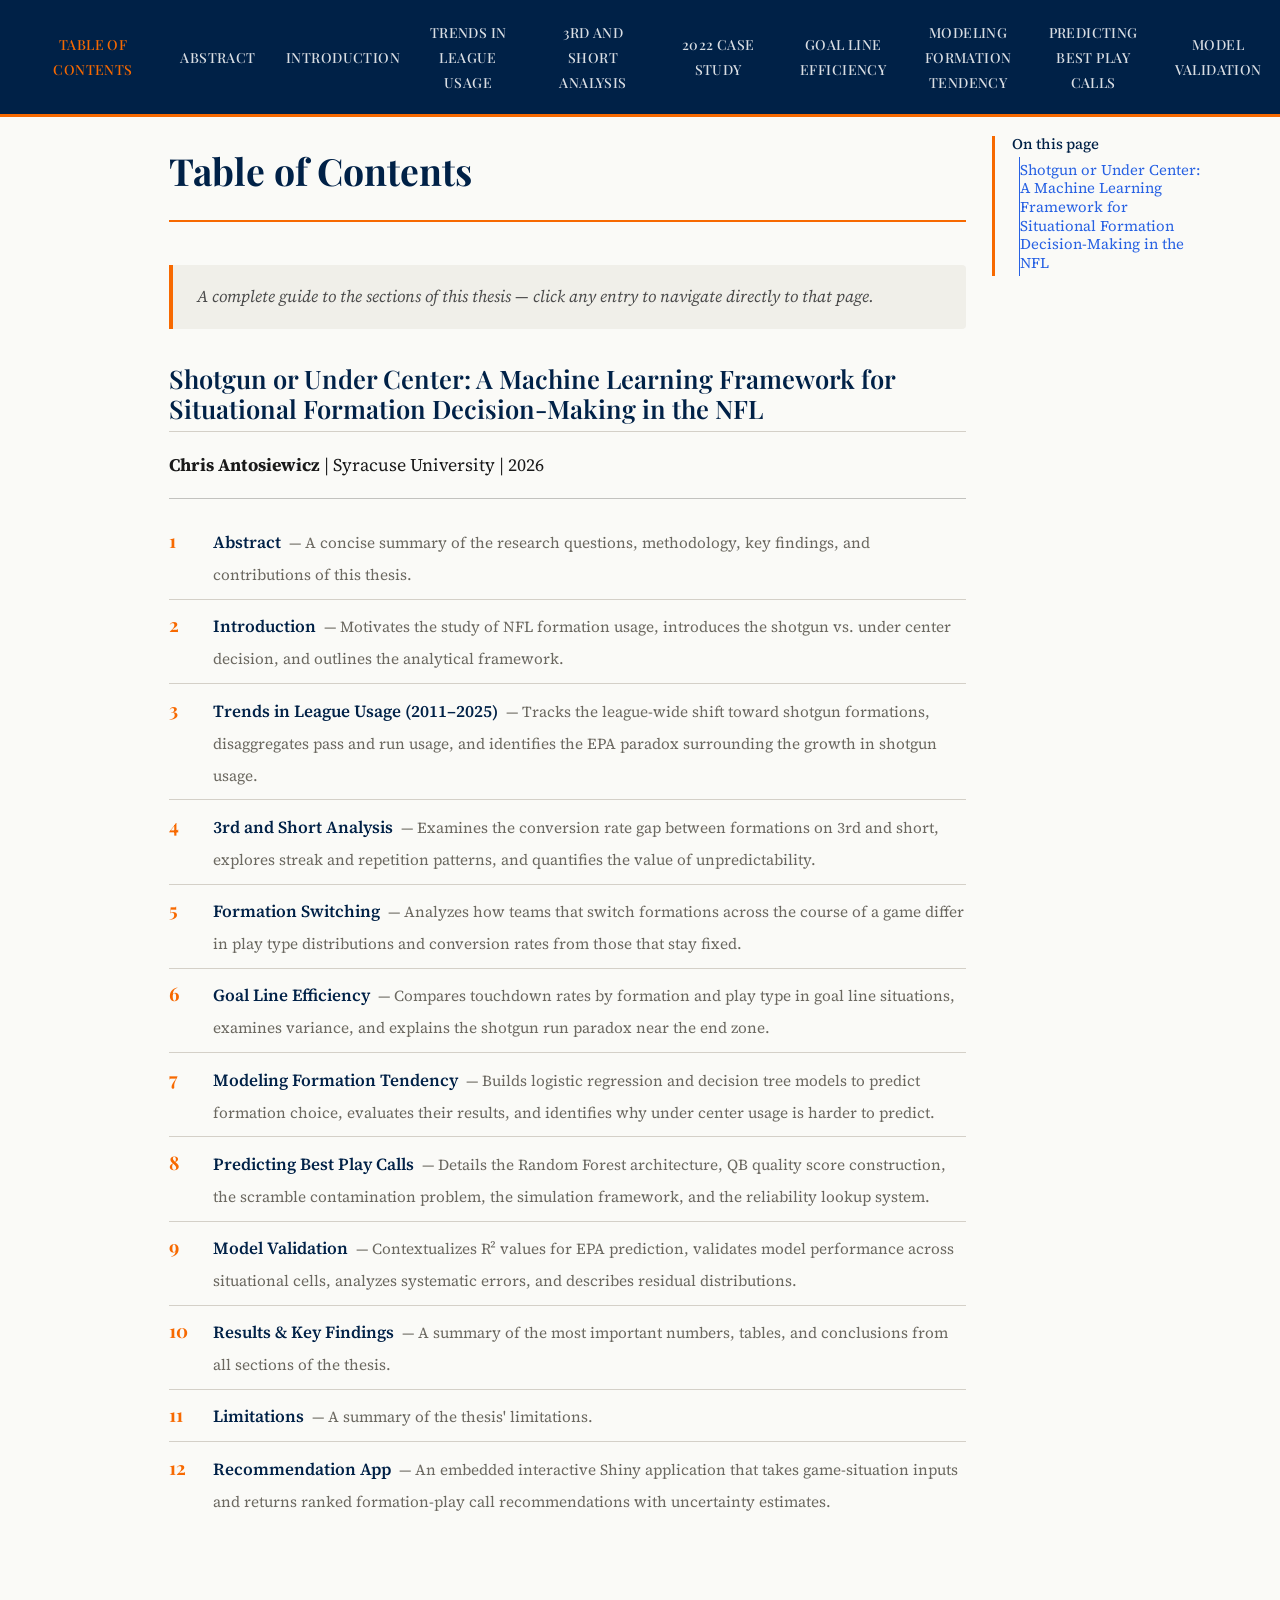
==== docs/index.html @ 483a363d "Initial thesis website commit" ====
<!DOCTYPE html>
<html xmlns="http://www.w3.org/1999/xhtml" lang="en" xml:lang="en"><head>

<meta charset="utf-8">
<meta name="generator" content="quarto-1.8.25">

<meta name="viewport" content="width=device-width, initial-scale=1.0, user-scalable=yes">


<title>Table of Contents – NFL Formation Tendency Analysis</title>
<style>
code{white-space: pre-wrap;}
span.smallcaps{font-variant: small-caps;}
div.columns{display: flex; gap: min(4vw, 1.5em);}
div.column{flex: auto; overflow-x: auto;}
div.hanging-indent{margin-left: 1.5em; text-indent: -1.5em;}
ul.task-list{list-style: none;}
ul.task-list li input[type="checkbox"] {
  width: 0.8em;
  margin: 0 0.8em 0.2em -1em; /* quarto-specific, see https://github.com/quarto-dev/quarto-cli/issues/4556 */ 
  vertical-align: middle;
}
</style>


<script src="site_libs/quarto-nav/quarto-nav.js"></script>
<script src="site_libs/quarto-nav/headroom.min.js"></script>
<script src="site_libs/clipboard/clipboard.min.js"></script>
<script src="site_libs/quarto-search/autocomplete.umd.js"></script>
<script src="site_libs/quarto-search/fuse.min.js"></script>
<script src="site_libs/quarto-search/quarto-search.js"></script>
<meta name="quarto:offset" content="./">
<script src="site_libs/quarto-html/quarto.js" type="module"></script>
<script src="site_libs/quarto-html/tabsets/tabsets.js" type="module"></script>
<script src="site_libs/quarto-html/axe/axe-check.js" type="module"></script>
<script src="site_libs/quarto-html/popper.min.js"></script>
<script src="site_libs/quarto-html/tippy.umd.min.js"></script>
<script src="site_libs/quarto-html/anchor.min.js"></script>
<link href="site_libs/quarto-html/tippy.css" rel="stylesheet">
<link href="site_libs/quarto-html/quarto-syntax-highlighting-7b89279ff1a6dce999919e0e67d4d9ec.css" rel="stylesheet" id="quarto-text-highlighting-styles">
<script src="site_libs/bootstrap/bootstrap.min.js"></script>
<link href="site_libs/bootstrap/bootstrap-icons.css" rel="stylesheet">
<link href="site_libs/bootstrap/bootstrap-e31584831b205ffbb2d98406f31c2a5b.min.css" rel="stylesheet" append-hash="true" id="quarto-bootstrap" data-mode="light">
<script id="quarto-search-options" type="application/json">{
  "location": "navbar",
  "copy-button": false,
  "collapse-after": 3,
  "panel-placement": "end",
  "type": "overlay",
  "limit": 50,
  "keyboard-shortcut": [
    "f",
    "/",
    "s"
  ],
  "show-item-context": false,
  "language": {
    "search-no-results-text": "No results",
    "search-matching-documents-text": "matching documents",
    "search-copy-link-title": "Copy link to search",
    "search-hide-matches-text": "Hide additional matches",
    "search-more-match-text": "more match in this document",
    "search-more-matches-text": "more matches in this document",
    "search-clear-button-title": "Clear",
    "search-text-placeholder": "",
    "search-detached-cancel-button-title": "Cancel",
    "search-submit-button-title": "Submit",
    "search-label": "Search"
  }
}</script>


<link rel="stylesheet" href="styles.css">
</head>

<body class="nav-fixed quarto-light">

<div id="quarto-search-results"></div>
  <header id="quarto-header" class="headroom fixed-top">
    <nav class="navbar navbar-expand-lg " data-bs-theme="dark">
      <div class="navbar-container container-fluid">
      <div class="navbar-brand-container mx-auto">
    <a href="./index.html" class="navbar-brand navbar-brand-logo">
    </a>
    <a class="navbar-brand" href="./index.html">
    <span class="navbar-title">NFL Formation Tendency Analysis</span>
    </a>
  </div>
            <div id="quarto-search" class="" title="Search"></div>
          <button class="navbar-toggler" type="button" data-bs-toggle="collapse" data-bs-target="#navbarCollapse" aria-controls="navbarCollapse" role="menu" aria-expanded="false" aria-label="Toggle navigation" onclick="if (window.quartoToggleHeadroom) { window.quartoToggleHeadroom(); }">
  <span class="navbar-toggler-icon"></span>
</button>
          <div class="collapse navbar-collapse" id="navbarCollapse">
            <ul class="navbar-nav navbar-nav-scroll me-auto">
  <li class="nav-item">
    <a class="nav-link active" href="./index.html" aria-current="page"> 
<span class="menu-text">Table of Contents</span></a>
  </li>  
  <li class="nav-item">
    <a class="nav-link" href="./abstract.html"> 
<span class="menu-text">Abstract</span></a>
  </li>  
  <li class="nav-item">
    <a class="nav-link" href="./intro.html"> 
<span class="menu-text">Introduction</span></a>
  </li>  
  <li class="nav-item">
    <a class="nav-link" href="./trends.html"> 
<span class="menu-text">Trends in League Usage</span></a>
  </li>  
  <li class="nav-item">
    <a class="nav-link" href="./third_down.html"> 
<span class="menu-text">3rd and Short Analysis</span></a>
  </li>  
  <li class="nav-item">
    <a class="nav-link" href="./case_study.html"> 
<span class="menu-text">2022 Case Study</span></a>
  </li>  
  <li class="nav-item">
    <a class="nav-link" href="./goalline.html"> 
<span class="menu-text">Goal Line Efficiency</span></a>
  </li>  
  <li class="nav-item">
    <a class="nav-link" href="./descriptive_models.html"> 
<span class="menu-text">Modeling Formation Tendency</span></a>
  </li>  
  <li class="nav-item">
    <a class="nav-link" href="./predictive_models.html"> 
<span class="menu-text">Predicting Best Play Calls</span></a>
  </li>  
  <li class="nav-item">
    <a class="nav-link" href="./validation.html"> 
<span class="menu-text">Model Validation</span></a>
  </li>  
  <li class="nav-item">
    <a class="nav-link" href="./results.html"> 
<span class="menu-text">Results &amp; Key Findings</span></a>
  </li>  
  <li class="nav-item">
    <a class="nav-link" href="./app.html"> 
<span class="menu-text">Recommendation App</span></a>
  </li>  
</ul>
            <ul class="navbar-nav navbar-nav-scroll ms-auto">
  <li class="nav-item">
    <a class="nav-link" href="./abstract.html"> 
<span class="menu-text">Chris Antosiewicz</span></a>
  </li>  
</ul>
          </div> <!-- /navcollapse -->
            <div class="quarto-navbar-tools">
</div>
      </div> <!-- /container-fluid -->
    </nav>
</header>
<!-- content -->
<div id="quarto-content" class="quarto-container page-columns page-rows-contents page-layout-article page-navbar">
<!-- sidebar -->
<!-- margin-sidebar -->
    <div id="quarto-margin-sidebar" class="sidebar margin-sidebar">
        <nav id="TOC" role="doc-toc" class="toc-active">
    <h2 id="toc-title">On this page</h2>
   
  <ul>
  <li><a href="#shotgun-or-under-center-a-machine-learning-framework-for-situational-formation-decision-making-in-the-nfl" id="toc-shotgun-or-under-center-a-machine-learning-framework-for-situational-formation-decision-making-in-the-nfl" class="nav-link active" data-scroll-target="#shotgun-or-under-center-a-machine-learning-framework-for-situational-formation-decision-making-in-the-nfl">Shotgun or Under Center: A Machine Learning Framework for Situational Formation Decision-Making in the NFL</a></li>
  </ul>
</nav>
    </div>
<!-- main -->
<main class="content" id="quarto-document-content">

<header id="title-block-header" class="quarto-title-block default">
<div class="quarto-title">
<h1 class="title">Table of Contents</h1>
</div>



<div class="quarto-title-meta">

    
  
    
  </div>
  


</header>


<div class="section-intro">
  A complete guide to the sections of this thesis — click any entry to navigate directly to that page.
</div>
<section id="shotgun-or-under-center-a-machine-learning-framework-for-situational-formation-decision-making-in-the-nfl" class="level2">
<h2 class="anchored" data-anchor-id="shotgun-or-under-center-a-machine-learning-framework-for-situational-formation-decision-making-in-the-nfl">Shotgun or Under Center: A Machine Learning Framework for Situational Formation Decision-Making in the NFL</h2>
<p><strong>Chris Antosiewicz</strong> | Syracuse University | 2026</p>
<hr>
<div class="toc-section">
  <span class="toc-num">1</span>
  <div>
    <a href="./abstract.html">Abstract</a>
    <span class="toc-desc">— A concise summary of the research questions, methodology, key findings, and contributions of this thesis.</span>
  </div>
</div>

<div class="toc-section">
  <span class="toc-num">2</span>
  <div>
    <a href="./intro.html">Introduction</a>
    <span class="toc-desc">— Motivates the study of NFL formation usage, introduces the shotgun vs. under center decision, and outlines the analytical framework.</span>
  </div>
</div>

<div class="toc-section">
  <span class="toc-num">3</span>
  <div>
    <a href="./trends.html">Trends in League Usage (2011–2025)</a>
    <span class="toc-desc">— Tracks the league-wide shift toward shotgun formations, disaggregates pass and run usage, and identifies the EPA paradox surrounding the growth in shotgun usage.</span>
  </div>
</div>

<div class="toc-section">
  <span class="toc-num">4</span>
  <div>
    <a href="./third_down.html">3rd and Short Analysis</a>
    <span class="toc-desc">— Examines the conversion rate gap between formations on 3rd and short, explores streak and repetition patterns, and quantifies the value of unpredictability.</span>
  </div>
</div>

<div class="toc-section">
  <span class="toc-num">5</span>
  <div>
    <a href="./case_study.html">Formation Switching</a>
    <span class="toc-desc">— Analyzes how teams that switch formations across the course of a game differ in play type distributions and conversion rates from those that stay fixed.</span>
  </div>
</div>

<div class="toc-section">
  <span class="toc-num">6</span>
  <div>
    <a href="./goalline.html">Goal Line Efficiency</a>
    <span class="toc-desc">— Compares touchdown rates by formation and play type in goal line situations, examines variance, and explains the shotgun run paradox near the end zone.</span>
  </div>
</div>

<div class="toc-section">
  <span class="toc-num">7</span>
  <div>
    <a href="./descriptive_models.html">Modeling Formation Tendency</a>
    <span class="toc-desc">— Builds logistic regression and decision tree models to predict formation choice, evaluates their results, and identifies why under center usage is harder to predict.</span>
  </div>
</div>

<div class="toc-section">
  <span class="toc-num">8</span>
  <div>
    <a href="./predictive_models.html">Predicting Best Play Calls</a>
    <span class="toc-desc">— Details the Random Forest architecture, QB quality score construction, the scramble contamination problem, the simulation framework, and the reliability lookup system.</span>
  </div>
</div>

<div class="toc-section">
  <span class="toc-num">9</span>
  <div>
    <a href="./validation.html">Model Validation</a>
    <span class="toc-desc">— Contextualizes R² values for EPA prediction, validates model performance across situational cells, analyzes systematic errors, and describes residual distributions.</span>
  </div>
</div>

<div class="toc-section">
  <span class="toc-num">10</span>
  <div>
    <a href="./results.html">Results &amp; Key Findings</a>
    <span class="toc-desc">— A summary of the most important numbers, tables, and conclusions from all sections of the thesis.</span>
  </div>
</div>

<div class="toc-section">
  <span class="toc-num">11</span>
  <div>
    <a href="./results.html">Limitations</a>
    <span class="toc-desc">— A summary of the thesis' limitations.</span>
  </div>
</div>

<div class="toc-section">
  <span class="toc-num">12</span>
  <div>
    <a href="./app.html">Recommendation App</a>
    <span class="toc-desc">— An embedded interactive Shiny application that takes game-situation inputs and returns ranked formation-play call recommendations with uncertainty estimates.</span>
  </div>
</div>


</section>

</main> <!-- /main -->
<script id="quarto-html-after-body" type="application/javascript">
  window.document.addEventListener("DOMContentLoaded", function (event) {
    const icon = "";
    const anchorJS = new window.AnchorJS();
    anchorJS.options = {
      placement: 'right',
      icon: icon
    };
    anchorJS.add('.anchored');
    const isCodeAnnotation = (el) => {
      for (const clz of el.classList) {
        if (clz.startsWith('code-annotation-')) {                     
          return true;
        }
      }
      return false;
    }
    const onCopySuccess = function(e) {
      // button target
      const button = e.trigger;
      // don't keep focus
      button.blur();
      // flash "checked"
      button.classList.add('code-copy-button-checked');
      var currentTitle = button.getAttribute("title");
      button.setAttribute("title", "Copied!");
      let tooltip;
      if (window.bootstrap) {
        button.setAttribute("data-bs-toggle", "tooltip");
        button.setAttribute("data-bs-placement", "left");
        button.setAttribute("data-bs-title", "Copied!");
        tooltip = new bootstrap.Tooltip(button, 
          { trigger: "manual", 
            customClass: "code-copy-button-tooltip",
            offset: [0, -8]});
        tooltip.show();    
      }
      setTimeout(function() {
        if (tooltip) {
          tooltip.hide();
          button.removeAttribute("data-bs-title");
          button.removeAttribute("data-bs-toggle");
          button.removeAttribute("data-bs-placement");
        }
        button.setAttribute("title", currentTitle);
        button.classList.remove('code-copy-button-checked');
      }, 1000);
      // clear code selection
      e.clearSelection();
    }
    const getTextToCopy = function(trigger) {
      const outerScaffold = trigger.parentElement.cloneNode(true);
      const codeEl = outerScaffold.querySelector('code');
      for (const childEl of codeEl.children) {
        if (isCodeAnnotation(childEl)) {
          childEl.remove();
        }
      }
      return codeEl.innerText;
    }
    const clipboard = new window.ClipboardJS('.code-copy-button:not([data-in-quarto-modal])', {
      text: getTextToCopy
    });
    clipboard.on('success', onCopySuccess);
    if (window.document.getElementById('quarto-embedded-source-code-modal')) {
      const clipboardModal = new window.ClipboardJS('.code-copy-button[data-in-quarto-modal]', {
        text: getTextToCopy,
        container: window.document.getElementById('quarto-embedded-source-code-modal')
      });
      clipboardModal.on('success', onCopySuccess);
    }
      var localhostRegex = new RegExp(/^(?:http|https):\/\/localhost\:?[0-9]*\//);
      var mailtoRegex = new RegExp(/^mailto:/);
        var filterRegex = new RegExp('/' + window.location.host + '/');
      var isInternal = (href) => {
          return filterRegex.test(href) || localhostRegex.test(href) || mailtoRegex.test(href);
      }
      // Inspect non-navigation links and adorn them if external
     var links = window.document.querySelectorAll('a[href]:not(.nav-link):not(.navbar-brand):not(.toc-action):not(.sidebar-link):not(.sidebar-item-toggle):not(.pagination-link):not(.no-external):not([aria-hidden]):not(.dropdown-item):not(.quarto-navigation-tool):not(.about-link)');
      for (var i=0; i<links.length; i++) {
        const link = links[i];
        if (!isInternal(link.href)) {
          // undo the damage that might have been done by quarto-nav.js in the case of
          // links that we want to consider external
          if (link.dataset.originalHref !== undefined) {
            link.href = link.dataset.originalHref;
          }
        }
      }
    function tippyHover(el, contentFn, onTriggerFn, onUntriggerFn) {
      const config = {
        allowHTML: true,
        maxWidth: 500,
        delay: 100,
        arrow: false,
        appendTo: function(el) {
            return el.parentElement;
        },
        interactive: true,
        interactiveBorder: 10,
        theme: 'quarto',
        placement: 'bottom-start',
      };
      if (contentFn) {
        config.content = contentFn;
      }
      if (onTriggerFn) {
        config.onTrigger = onTriggerFn;
      }
      if (onUntriggerFn) {
        config.onUntrigger = onUntriggerFn;
      }
      window.tippy(el, config); 
    }
    const noterefs = window.document.querySelectorAll('a[role="doc-noteref"]');
    for (var i=0; i<noterefs.length; i++) {
      const ref = noterefs[i];
      tippyHover(ref, function() {
        // use id or data attribute instead here
        let href = ref.getAttribute('data-footnote-href') || ref.getAttribute('href');
        try { href = new URL(href).hash; } catch {}
        const id = href.replace(/^#\/?/, "");
        const note = window.document.getElementById(id);
        if (note) {
          return note.innerHTML;
        } else {
          return "";
        }
      });
    }
    const xrefs = window.document.querySelectorAll('a.quarto-xref');
    const processXRef = (id, note) => {
      // Strip column container classes
      const stripColumnClz = (el) => {
        el.classList.remove("page-full", "page-columns");
        if (el.children) {
          for (const child of el.children) {
            stripColumnClz(child);
          }
        }
      }
      stripColumnClz(note)
      if (id === null || id.startsWith('sec-')) {
        // Special case sections, only their first couple elements
        const container = document.createElement("div");
        if (note.children && note.children.length > 2) {
          container.appendChild(note.children[0].cloneNode(true));
          for (let i = 1; i < note.children.length; i++) {
            const child = note.children[i];
            if (child.tagName === "P" && child.innerText === "") {
              continue;
            } else {
              container.appendChild(child.cloneNode(true));
              break;
            }
          }
          if (window.Quarto?.typesetMath) {
            window.Quarto.typesetMath(container);
          }
          return container.innerHTML
        } else {
          if (window.Quarto?.typesetMath) {
            window.Quarto.typesetMath(note);
          }
          return note.innerHTML;
        }
      } else {
        // Remove any anchor links if they are present
        const anchorLink = note.querySelector('a.anchorjs-link');
        if (anchorLink) {
          anchorLink.remove();
        }
        if (window.Quarto?.typesetMath) {
          window.Quarto.typesetMath(note);
        }
        if (note.classList.contains("callout")) {
          return note.outerHTML;
        } else {
          return note.innerHTML;
        }
      }
    }
    for (var i=0; i<xrefs.length; i++) {
      const xref = xrefs[i];
      tippyHover(xref, undefined, function(instance) {
        instance.disable();
        let url = xref.getAttribute('href');
        let hash = undefined; 
        if (url.startsWith('#')) {
          hash = url;
        } else {
          try { hash = new URL(url).hash; } catch {}
        }
        if (hash) {
          const id = hash.replace(/^#\/?/, "");
          const note = window.document.getElementById(id);
          if (note !== null) {
            try {
              const html = processXRef(id, note.cloneNode(true));
              instance.setContent(html);
            } finally {
              instance.enable();
              instance.show();
            }
          } else {
            // See if we can fetch this
            fetch(url.split('#')[0])
            .then(res => res.text())
            .then(html => {
              const parser = new DOMParser();
              const htmlDoc = parser.parseFromString(html, "text/html");
              const note = htmlDoc.getElementById(id);
              if (note !== null) {
                const html = processXRef(id, note);
                instance.setContent(html);
              } 
            }).finally(() => {
              instance.enable();
              instance.show();
            });
          }
        } else {
          // See if we can fetch a full url (with no hash to target)
          // This is a special case and we should probably do some content thinning / targeting
          fetch(url)
          .then(res => res.text())
          .then(html => {
            const parser = new DOMParser();
            const htmlDoc = parser.parseFromString(html, "text/html");
            const note = htmlDoc.querySelector('main.content');
            if (note !== null) {
              // This should only happen for chapter cross references
              // (since there is no id in the URL)
              // remove the first header
              if (note.children.length > 0 && note.children[0].tagName === "HEADER") {
                note.children[0].remove();
              }
              const html = processXRef(null, note);
              instance.setContent(html);
            } 
          }).finally(() => {
            instance.enable();
            instance.show();
          });
        }
      }, function(instance) {
      });
    }
        let selectedAnnoteEl;
        const selectorForAnnotation = ( cell, annotation) => {
          let cellAttr = 'data-code-cell="' + cell + '"';
          let lineAttr = 'data-code-annotation="' +  annotation + '"';
          const selector = 'span[' + cellAttr + '][' + lineAttr + ']';
          return selector;
        }
        const selectCodeLines = (annoteEl) => {
          const doc = window.document;
          const targetCell = annoteEl.getAttribute("data-target-cell");
          const targetAnnotation = annoteEl.getAttribute("data-target-annotation");
          const annoteSpan = window.document.querySelector(selectorForAnnotation(targetCell, targetAnnotation));
          const lines = annoteSpan.getAttribute("data-code-lines").split(",");
          const lineIds = lines.map((line) => {
            return targetCell + "-" + line;
          })
          let top = null;
          let height = null;
          let parent = null;
          if (lineIds.length > 0) {
              //compute the position of the single el (top and bottom and make a div)
              const el = window.document.getElementById(lineIds[0]);
              top = el.offsetTop;
              height = el.offsetHeight;
              parent = el.parentElement.parentElement;
            if (lineIds.length > 1) {
              const lastEl = window.document.getElementById(lineIds[lineIds.length - 1]);
              const bottom = lastEl.offsetTop + lastEl.offsetHeight;
              height = bottom - top;
            }
            if (top !== null && height !== null && parent !== null) {
              // cook up a div (if necessary) and position it 
              let div = window.document.getElementById("code-annotation-line-highlight");
              if (div === null) {
                div = window.document.createElement("div");
                div.setAttribute("id", "code-annotation-line-highlight");
                div.style.position = 'absolute';
                parent.appendChild(div);
              }
              div.style.top = top - 2 + "px";
              div.style.height = height + 4 + "px";
              div.style.left = 0;
              let gutterDiv = window.document.getElementById("code-annotation-line-highlight-gutter");
              if (gutterDiv === null) {
                gutterDiv = window.document.createElement("div");
                gutterDiv.setAttribute("id", "code-annotation-line-highlight-gutter");
                gutterDiv.style.position = 'absolute';
                const codeCell = window.document.getElementById(targetCell);
                const gutter = codeCell.querySelector('.code-annotation-gutter');
                gutter.appendChild(gutterDiv);
              }
              gutterDiv.style.top = top - 2 + "px";
              gutterDiv.style.height = height + 4 + "px";
            }
            selectedAnnoteEl = annoteEl;
          }
        };
        const unselectCodeLines = () => {
          const elementsIds = ["code-annotation-line-highlight", "code-annotation-line-highlight-gutter"];
          elementsIds.forEach((elId) => {
            const div = window.document.getElementById(elId);
            if (div) {
              div.remove();
            }
          });
          selectedAnnoteEl = undefined;
        };
          // Handle positioning of the toggle
      window.addEventListener(
        "resize",
        throttle(() => {
          elRect = undefined;
          if (selectedAnnoteEl) {
            selectCodeLines(selectedAnnoteEl);
          }
        }, 10)
      );
      function throttle(fn, ms) {
      let throttle = false;
      let timer;
        return (...args) => {
          if(!throttle) { // first call gets through
              fn.apply(this, args);
              throttle = true;
          } else { // all the others get throttled
              if(timer) clearTimeout(timer); // cancel #2
              timer = setTimeout(() => {
                fn.apply(this, args);
                timer = throttle = false;
              }, ms);
          }
        };
      }
        // Attach click handler to the DT
        const annoteDls = window.document.querySelectorAll('dt[data-target-cell]');
        for (const annoteDlNode of annoteDls) {
          annoteDlNode.addEventListener('click', (event) => {
            const clickedEl = event.target;
            if (clickedEl !== selectedAnnoteEl) {
              unselectCodeLines();
              const activeEl = window.document.querySelector('dt[data-target-cell].code-annotation-active');
              if (activeEl) {
                activeEl.classList.remove('code-annotation-active');
              }
              selectCodeLines(clickedEl);
              clickedEl.classList.add('code-annotation-active');
            } else {
              // Unselect the line
              unselectCodeLines();
              clickedEl.classList.remove('code-annotation-active');
            }
          });
        }
    const findCites = (el) => {
      const parentEl = el.parentElement;
      if (parentEl) {
        const cites = parentEl.dataset.cites;
        if (cites) {
          return {
            el,
            cites: cites.split(' ')
          };
        } else {
          return findCites(el.parentElement)
        }
      } else {
        return undefined;
      }
    };
    var bibliorefs = window.document.querySelectorAll('a[role="doc-biblioref"]');
    for (var i=0; i<bibliorefs.length; i++) {
      const ref = bibliorefs[i];
      const citeInfo = findCites(ref);
      if (citeInfo) {
        tippyHover(citeInfo.el, function() {
          var popup = window.document.createElement('div');
          citeInfo.cites.forEach(function(cite) {
            var citeDiv = window.document.createElement('div');
            citeDiv.classList.add('hanging-indent');
            citeDiv.classList.add('csl-entry');
            var biblioDiv = window.document.getElementById('ref-' + cite);
            if (biblioDiv) {
              citeDiv.innerHTML = biblioDiv.innerHTML;
            }
            popup.appendChild(citeDiv);
          });
          return popup.innerHTML;
        });
      }
    }
  });
  </script>
</div> <!-- /content -->




</body></html>
---- docs/site_libs/quarto-html/tippy.css ----
.tippy-box[data-animation=fade][data-state=hidden]{opacity:0}[data-tippy-root]{max-width:calc(100vw - 10px)}.tippy-box{position:relative;background-color:#333;color:#fff;border-radius:4px;font-size:14px;line-height:1.4;white-space:normal;outline:0;transition-property:transform,visibility,opacity}.tippy-box[data-placement^=top]>.tippy-arrow{bottom:0}.tippy-box[data-placement^=top]>.tippy-arrow:before{bottom:-7px;left:0;border-width:8px 8px 0;border-top-color:initial;transform-origin:center top}.tippy-box[data-placement^=bottom]>.tippy-arrow{top:0}.tippy-box[data-placement^=bottom]>.tippy-arrow:before{top:-7px;left:0;border-width:0 8px 8px;border-bottom-color:initial;transform-origin:center bottom}.tippy-box[data-placement^=left]>.tippy-arrow{right:0}.tippy-box[data-placement^=left]>.tippy-arrow:before{border-width:8px 0 8px 8px;border-left-color:initial;right:-7px;transform-origin:center left}.tippy-box[data-placement^=right]>.tippy-arrow{left:0}.tippy-box[data-placement^=right]>.tippy-arrow:before{left:-7px;border-width:8px 8px 8px 0;border-right-color:initial;transform-origin:center right}.tippy-box[data-inertia][data-state=visible]{transition-timing-function:cubic-bezier(.54,1.5,.38,1.11)}.tippy-arrow{width:16px;height:16px;color:#333}.tippy-arrow:before{content:"";position:absolute;border-color:transparent;border-style:solid}.tippy-content{position:relative;padding:5px 9px;z-index:1}
---- docs/site_libs/quarto-html/quarto-syntax-highlighting-7b89279ff1a6dce999919e0e67d4d9ec.css ----
/* quarto syntax highlight colors */
:root {
  --quarto-hl-ot-color: #003B4F;
  --quarto-hl-at-color: #657422;
  --quarto-hl-ss-color: #20794D;
  --quarto-hl-an-color: #5E5E5E;
  --quarto-hl-fu-color: #4758AB;
  --quarto-hl-st-color: #20794D;
  --quarto-hl-cf-color: #003B4F;
  --quarto-hl-op-color: #5E5E5E;
  --quarto-hl-er-color: #AD0000;
  --quarto-hl-bn-color: #AD0000;
  --quarto-hl-al-color: #AD0000;
  --quarto-hl-va-color: #111111;
  --quarto-hl-bu-color: inherit;
  --quarto-hl-ex-color: inherit;
  --quarto-hl-pp-color: #AD0000;
  --quarto-hl-in-color: #5E5E5E;
  --quarto-hl-vs-color: #20794D;
  --quarto-hl-wa-color: #5E5E5E;
  --quarto-hl-do-color: #5E5E5E;
  --quarto-hl-im-color: #00769E;
  --quarto-hl-ch-color: #20794D;
  --quarto-hl-dt-color: #AD0000;
  --quarto-hl-fl-color: #AD0000;
  --quarto-hl-co-color: #5E5E5E;
  --quarto-hl-cv-color: #5E5E5E;
  --quarto-hl-cn-color: #8f5902;
  --quarto-hl-sc-color: #5E5E5E;
  --quarto-hl-dv-color: #AD0000;
  --quarto-hl-kw-color: #003B4F;
}

/* other quarto variables */
:root {
  --quarto-font-monospace: SFMono-Regular, Menlo, Monaco, Consolas, "Liberation Mono", "Courier New", monospace;
}

/* syntax highlight based on Pandoc's rules */
pre > code.sourceCode > span {
  color: #003B4F;
}

code.sourceCode > span {
  color: #003B4F;
}

div.sourceCode,
div.sourceCode pre.sourceCode {
  color: #003B4F;
}

/* Normal */
code span {
  color: #003B4F;
}

/* Alert */
code span.al {
  color: #AD0000;
  font-style: inherit;
}

/* Annotation */
code span.an {
  color: #5E5E5E;
  font-style: inherit;
}

/* Attribute */
code span.at {
  color: #657422;
  font-style: inherit;
}

/* BaseN */
code span.bn {
  color: #AD0000;
  font-style: inherit;
}

/* BuiltIn */
code span.bu {
  font-style: inherit;
}

/* ControlFlow */
code span.cf {
  color: #003B4F;
  font-weight: bold;
  font-style: inherit;
}

/* Char */
code span.ch {
  color: #20794D;
  font-style: inherit;
}

/* Constant */
code span.cn {
  color: #8f5902;
  font-style: inherit;
}

/* Comment */
code span.co {
  color: #5E5E5E;
  font-style: inherit;
}

/* CommentVar */
code span.cv {
  color: #5E5E5E;
  font-style: italic;
}

/* Documentation */
code span.do {
  color: #5E5E5E;
  font-style: italic;
}

/* DataType */
code span.dt {
  color: #AD0000;
  font-style: inherit;
}

/* DecVal */
code span.dv {
  color: #AD0000;
  font-style: inherit;
}

/* Error */
code span.er {
  color: #AD0000;
  font-style: inherit;
}

/* Extension */
code span.ex {
  font-style: inherit;
}

/* Float */
code span.fl {
  color: #AD0000;
  font-style: inherit;
}

/* Function */
code span.fu {
  color: #4758AB;
  font-style: inherit;
}

/* Import */
code span.im {
  color: #00769E;
  font-style: inherit;
}

/* Information */
code span.in {
  color: #5E5E5E;
  font-style: inherit;
}

/* Keyword */
code span.kw {
  color: #003B4F;
  font-weight: bold;
  font-style: inherit;
}

/* Operator */
code span.op {
  color: #5E5E5E;
  font-style: inherit;
}

/* Other */
code span.ot {
  color: #003B4F;
  font-style: inherit;
}

/* Preprocessor */
code span.pp {
  color: #AD0000;
  font-style: inherit;
}

/* SpecialChar */
code span.sc {
  color: #5E5E5E;
  font-style: inherit;
}

/* SpecialString */
code span.ss {
  color: #20794D;
  font-style: inherit;
}

/* String */
code span.st {
  color: #20794D;
  font-style: inherit;
}

/* Variable */
code span.va {
  color: #111111;
  font-style: inherit;
}

/* VerbatimString */
code span.vs {
  color: #20794D;
  font-style: inherit;
}

/* Warning */
code span.wa {
  color: #5E5E5E;
  font-style: italic;
}

.prevent-inlining {
  content: "</";
}

/*# sourceMappingURL=3944bc705cfaf4c80e56f77c5205168a.css.map */
---- docs/styles.css ----
/* ============================================================
   NFL FORMATION TENDENCY ANALYSIS — STYLES.CSS
   Syracuse University Color Scheme
   Primary: #002147 (Syracuse Navy)
   Accent:  #F76900 (Syracuse Orange/Gold)
   Light:   #F5F5F0 (Off-white)
   ============================================================ */

/* ---------- Google Fonts ---------- */
@import url('https://fonts.googleapis.com/css2?family=Playfair+Display:wght@400;600;700&family=Source+Serif+4:ital,wght@0,300;0,400;0,600;1,400&family=JetBrains+Mono:wght@400;500&display=swap');

/* ---------- CSS Variables ---------- */
:root {
  --navy:       #002147;
  --navy-mid:   #003366;
  --orange:     #F76900;
  --orange-lt:  #FF8C38;
  --cream:      #FAFAF7;
  --gray-lt:    #F0EFE9;
  --gray-mid:   #D4D0C8;
  --gray-dk:    #6B6860;
  --text:       #1A1A1A;
  --text-light: #4A4A4A;
  --font-serif: 'Source Serif 4', Georgia, serif;
  --font-display: 'Playfair Display', Georgia, serif;
  --font-mono:  'JetBrains Mono', monospace;
}

/* ---------- Base ---------- */
body {
  font-family: var(--font-serif);
  font-size: 1.05rem;
  line-height: 1.8;
  color: var(--text);
  background-color: var(--cream);
}

/* ---------- Navbar ---------- */
.navbar {
  background-color: var(--navy) !important;
  border-bottom: 3px solid var(--orange);
  font-family: var(--font-display);
  padding: 0.6rem 1.5rem;
}

.navbar-brand,
.navbar-brand:hover {
  color: #ffffff !important;
  font-weight: 700;
  font-size: 1.1rem;
  letter-spacing: 0.01em;
}

.navbar-nav .nav-item {
  display: flex;
  align-items: stretch;
  width: 125px;        /* adjust this value until the boxes look right */
  text-align: center;
  justify-content: center;
}

.navbar-nav .nav-link {
  color: rgba(255, 255, 255, 0.85) !important;
  font-size: 0.82rem;
  font-weight: 500;
  letter-spacing: 0.03em;
  text-transform: uppercase;
  padding: 0.5rem 0.75rem !important;
  transition: color 0.2s ease;
  display: flex;
  align-items: center;
  justify-content: center;
  text-align: center;
  width: 100%;
}

.navbar-nav .nav-item {
  display: flex;
  align-items: stretch;
}

.navbar-nav .nav-link:hover,
.navbar-nav .nav-link.active {
  color: var(--orange) !important;
}

/* ---------- Page Header ---------- */
#title-block-header {
  border-bottom: 2px solid var(--orange);
  padding-bottom: 1.5rem;
  margin-bottom: 2.5rem;
}

#title-block-header .title {
  font-family: var(--font-display);
  font-size: 2.2rem;
  font-weight: 700;
  color: var(--navy);
  line-height: 1.25;
}

/* ---------- Headings ---------- */
h1, h2, h3, h4, h5 {
  font-family: var(--font-display);
  color: var(--navy);
}

h1 { font-size: 2rem; font-weight: 700; margin-top: 2rem; }
h2 {
  font-size: 1.5rem;
  font-weight: 600;
  margin-top: 2.5rem;
  padding-bottom: 0.4rem;
  border-bottom: 1px solid var(--gray-mid);
}
h3 { font-size: 1.2rem; font-weight: 600; margin-top: 1.8rem; color: var(--navy-mid); }
h4 { font-size: 1.05rem; font-weight: 600; color: var(--gray-dk); }

/* ---------- Links ---------- */
a {
  color: var(--navy-mid);
  text-decoration: none;
  border-bottom: 1px solid transparent;
  transition: color 0.2s, border-color 0.2s;
}
a:hover {
  color: var(--orange);
  border-bottom-color: var(--orange);
}

/* ---------- Table of Contents Sidebar ---------- */
#TOC {
  border-left: 3px solid var(--orange);
  padding-left: 1rem;
  font-size: 0.88rem;
  font-family: var(--font-serif);
}

#TOC .nav-link {
  color: var(--text-light);
  padding: 0.2rem 0;
}

#TOC .nav-link:hover,
#TOC .nav-link.active {
  color: var(--orange);
  border-bottom: none;
}

/* ---------- Section Intro Box ---------- */
.section-intro {
  background-color: var(--gray-lt);
  border-left: 4px solid var(--orange);
  padding: 1rem 1.4rem;
  margin-bottom: 2rem;
  border-radius: 0 4px 4px 0;
  font-style: italic;
  color: var(--text-light);
  font-size: 0.98rem;
}

/* ---------- Figures ---------- */
figure {
  margin: 2rem auto;
  text-align: center;
}

figure img {
  max-width: 100%;
  border: 1px solid var(--gray-mid);
  border-radius: 4px;
  box-shadow: 0 2px 8px rgba(0,0,0,0.08);
}

figcaption,
.figure-caption {
  font-size: 0.88rem;
  color: var(--gray-dk);
  margin-top: 0.6rem;
  font-style: italic;
  text-align: center;
}

/* ---------- Tables ---------- */
table {
  font-family: var(--font-serif);
  font-size: 0.92rem;
  border-collapse: collapse;
  width: 100%;
  margin: 1.5rem 0;
}

thead {
  background-color: var(--navy);
  color: #ffffff;
}

thead th {
  padding: 0.75rem 1rem;
  text-align: left;
  font-family: var(--font-display);
  font-size: 0.85rem;
  letter-spacing: 0.04em;
  font-weight: 600;
}

tbody tr:nth-child(even) {
  background-color: var(--gray-lt);
}

tbody td {
  padding: 0.6rem 1rem;
  border-bottom: 1px solid var(--gray-mid);
}

/* kableExtra overrides */
.kable_wrapper table thead tr {
  background-color: var(--navy);
  color: #fff;
}

/* ---------- Code ---------- */
pre, code {
  font-family: var(--font-mono);
  font-size: 0.88rem;
  background-color: var(--gray-lt);
  border: 1px solid var(--gray-mid);
  border-radius: 4px;
}

pre {
  padding: 1rem 1.2rem;
  overflow-x: auto;
}

code {
  padding: 0.15em 0.35em;
}

/* ---------- Callout / Info Boxes ---------- */
.callout {
  border-left: 4px solid var(--orange);
  background-color: #fff8f3;
  border-radius: 0 4px 4px 0;
}

.callout-title {
  color: var(--navy);
  font-family: var(--font-display);
  font-weight: 600;
}

/* ---------- Key Finding Cards (Results page) ---------- */
.finding-card {
  background: #ffffff;
  border: 1px solid var(--gray-mid);
  border-top: 4px solid var(--orange);
  border-radius: 4px;
  padding: 1.2rem 1.4rem;
  margin-bottom: 1.5rem;
  box-shadow: 0 2px 6px rgba(0,0,0,0.06);
}

.finding-card .stat-number {
  font-family: var(--font-display);
  font-size: 2.2rem;
  font-weight: 700;
  color: var(--orange);
  display: block;
  line-height: 1.1;
}

.finding-card .stat-label {
  font-size: 0.85rem;
  color: var(--gray-dk);
  text-transform: uppercase;
  letter-spacing: 0.05em;
  margin-top: 0.2rem;
}

.finding-card p {
  font-size: 0.95rem;
  margin-top: 0.75rem;
  color: var(--text-light);
}

/* ---------- Abstract Page ---------- */
.abstract-container {
  max-width: 700px;
  margin: 3rem auto;
  text-align: center;
}

.abstract-container .thesis-title {
  font-family: var(--font-display);
  font-size: 1.8rem;
  font-weight: 700;
  color: var(--navy);
  line-height: 1.3;
  margin-bottom: 0.5rem;
}

.abstract-container .author-name {
  font-size: 1.1rem;
  color: var(--text-light);
  font-weight: 600;
  margin-bottom: 0.2rem;
}

.abstract-container .institution {
  font-size: 0.95rem;
  color: var(--gray-dk);
  margin-bottom: 0.25rem;
}

.abstract-container .divider {
  width: 60px;
  height: 3px;
  background: var(--orange);
  margin: 1.5rem auto;
}

.abstract-container .abstract-text {
  text-align: justify;
  font-size: 1rem;
  line-height: 1.9;
  color: var(--text);
}

/* ---------- Two-Column Layout (Results page) ---------- */
.two-col {
  display: grid;
  grid-template-columns: 1fr 1fr;
  gap: 1.5rem;
  margin: 1.5rem 0;
}

@media (max-width: 768px) {
  .two-col {
    grid-template-columns: 1fr;
  }
}

/* ---------- Shiny App iframe ---------- */
.shiny-container {
  border: 2px solid var(--navy);
  border-radius: 6px;
  overflow: hidden;
  margin: 2rem 0;
  box-shadow: 0 4px 16px rgba(0,0,0,0.12);
}

.shiny-container iframe {
  display: block;
  width: 100%;
  height: 850px;
  border: none;
}

/* ---------- Input Guide Table (App page) ---------- */
.input-guide {
  background: var(--gray-lt);
  border-radius: 6px;
  padding: 1.2rem 1.6rem;
  margin-bottom: 1.5rem;
  font-size: 0.93rem;
}

.input-guide h4 {
  color: var(--navy);
  margin-bottom: 0.5rem;
  font-size: 1rem;
}

/* ---------- TOC Page Links ---------- */
.toc-section {
  display: flex;
  align-items: baseline;
  gap: 0.75rem;
  padding: 0.5rem 0;
  border-bottom: 1px solid var(--gray-mid);
}

.toc-section:last-child { border-bottom: none; }

.toc-section .toc-num {
  font-family: var(--font-display);
  font-size: 1.1rem;
  font-weight: 700;
  color: var(--orange);
  min-width: 1.8rem;
}

.toc-section a {
  font-weight: 600;
  font-size: 1rem;
  color: var(--navy);
}

.toc-section a:hover { color: var(--orange); }

.toc-section .toc-desc {
  font-size: 0.9rem;
  color: var(--gray-dk);
  margin-left: 0.25rem;
}

/* ---------- Footer ---------- */
footer, .quarto-footer {
  border-top: 2px solid var(--navy);
  background-color: var(--navy);
  color: rgba(255,255,255,0.7);
  font-size: 0.82rem;
  text-align: center;
  padding: 1rem;
  margin-top: 4rem;
}

/* ---------- Placeholder Callout ---------- */
.placeholder {
  background: #fffbea;
  border: 1.5px dashed #e0c060;
  border-radius: 4px;
  padding: 1rem 1.2rem;
  color: #7a6500;
  font-style: italic;
  font-size: 0.93rem;
  margin: 1.2rem 0;
}

/* ---------- Scrollbar ---------- */
::-webkit-scrollbar { width: 8px; }
::-webkit-scrollbar-track { background: var(--gray-lt); }
::-webkit-scrollbar-thumb { background: var(--navy-mid); border-radius: 4px; }
::-webkit-scrollbar-thumb:hover { background: var(--orange); }
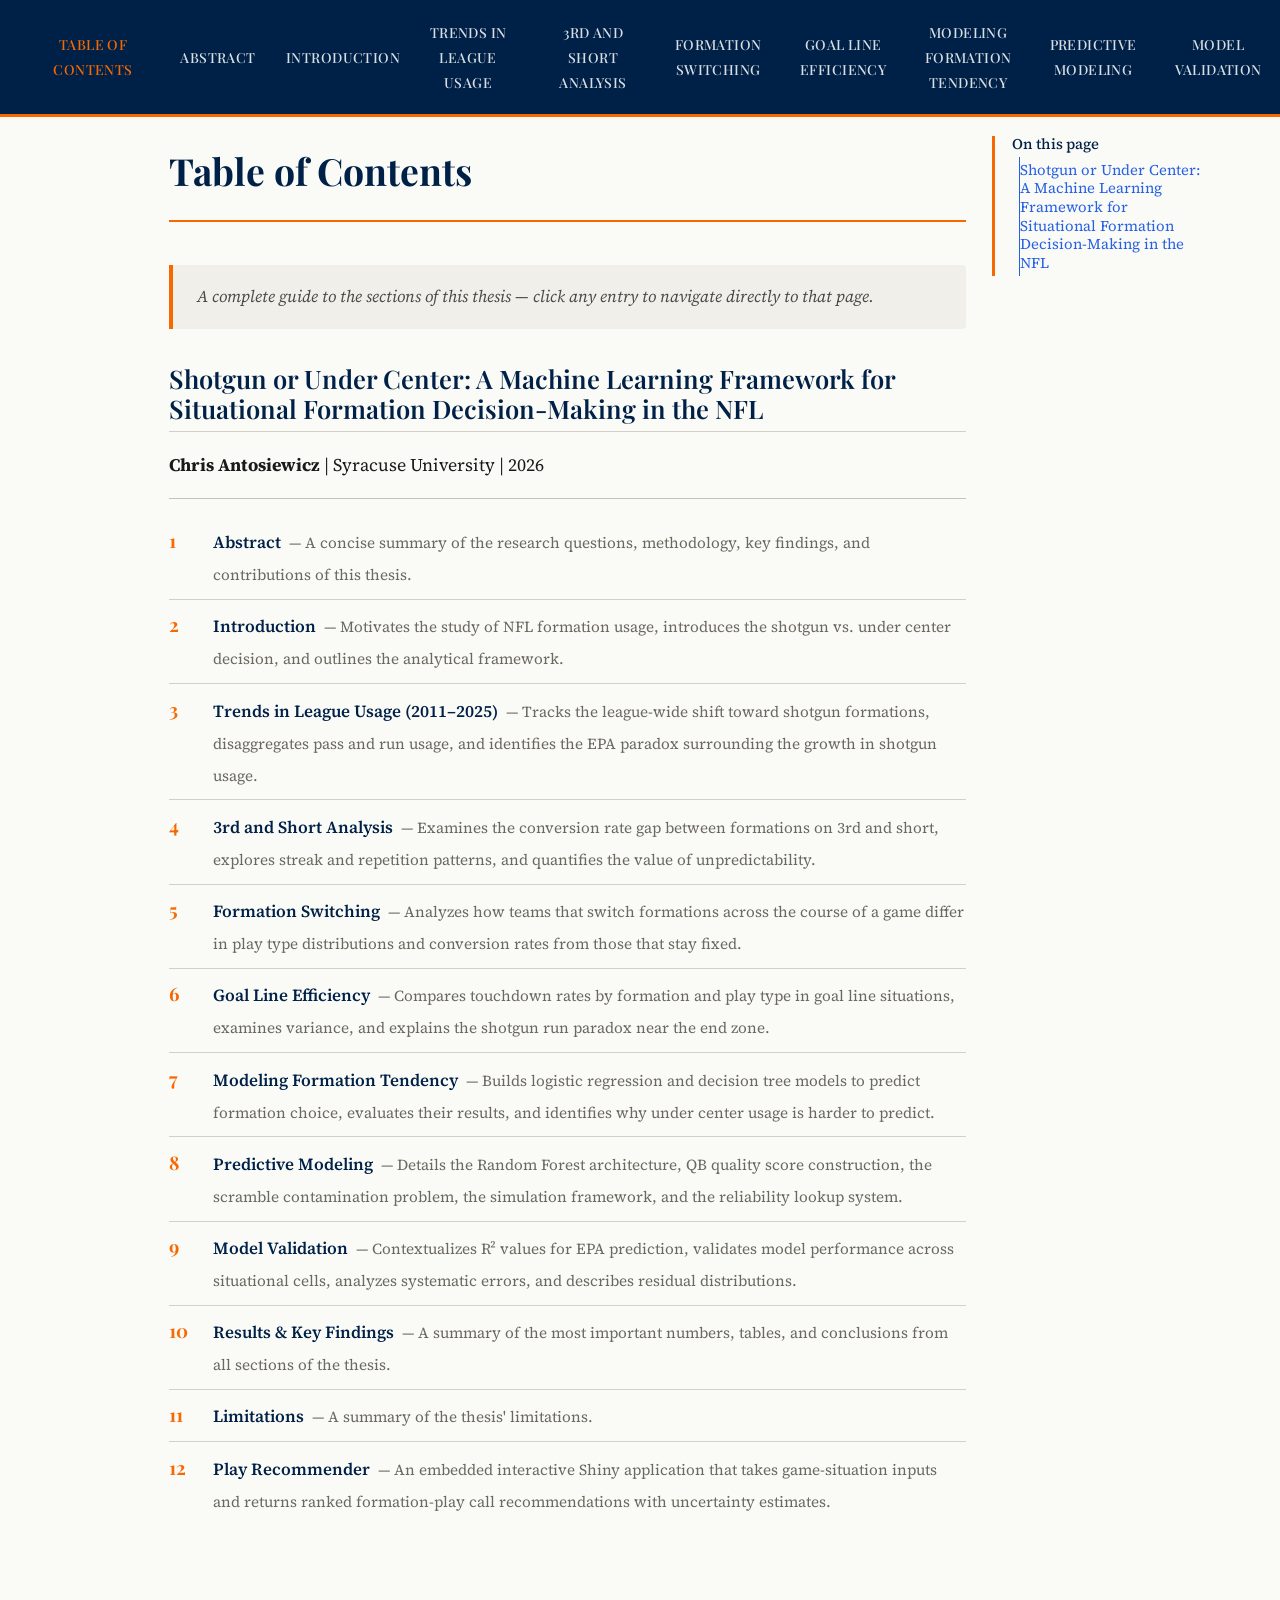
==== commit 1faad9de: "Add rendered docs folder" ====
--- a/docs/index.html
+++ b/docs/index.html
@@ -114,7 +114,7 @@
   </li>  
   <li class="nav-item">
     <a class="nav-link" href="./case_study.html"> 
-<span class="menu-text">2022 Case Study</span></a>
+<span class="menu-text">Formation Switching</span></a>
   </li>  
   <li class="nav-item">
     <a class="nav-link" href="./goalline.html"> 
@@ -126,7 +126,7 @@
   </li>  
   <li class="nav-item">
     <a class="nav-link" href="./predictive_models.html"> 
-<span class="menu-text">Predicting Best Play Calls</span></a>
+<span class="menu-text">Predictive Modeling</span></a>
   </li>  
   <li class="nav-item">
     <a class="nav-link" href="./validation.html"> 
@@ -137,14 +137,12 @@
 <span class="menu-text">Results &amp; Key Findings</span></a>
   </li>  
   <li class="nav-item">
+    <a class="nav-link" href="./limitations.html"> 
+<span class="menu-text">Limitations</span></a>
+  </li>  
+  <li class="nav-item">
     <a class="nav-link" href="./app.html"> 
-<span class="menu-text">Recommendation App</span></a>
-  </li>  
-</ul>
-            <ul class="navbar-nav navbar-nav-scroll ms-auto">
-  <li class="nav-item">
-    <a class="nav-link" href="./abstract.html"> 
-<span class="menu-text">Chris Antosiewicz</span></a>
+<span class="menu-text">Play Recommender</span></a>
   </li>  
 </ul>
           </div> <!-- /navcollapse -->
@@ -254,7 +252,7 @@
 <div class="toc-section">
   <span class="toc-num">8</span>
   <div>
-    <a href="./predictive_models.html">Predicting Best Play Calls</a>
+    <a href="./predictive_models.html">Predictive Modeling</a>
     <span class="toc-desc">— Details the Random Forest architecture, QB quality score construction, the scramble contamination problem, the simulation framework, and the reliability lookup system.</span>
   </div>
 </div>
@@ -286,7 +284,7 @@
 <div class="toc-section">
   <span class="toc-num">12</span>
   <div>
-    <a href="./app.html">Recommendation App</a>
+    <a href="./app.html">Play Recommender</a>
     <span class="toc-desc">— An embedded interactive Shiny application that takes game-situation inputs and returns ranked formation-play call recommendations with uncertainty estimates.</span>
   </div>
 </div>
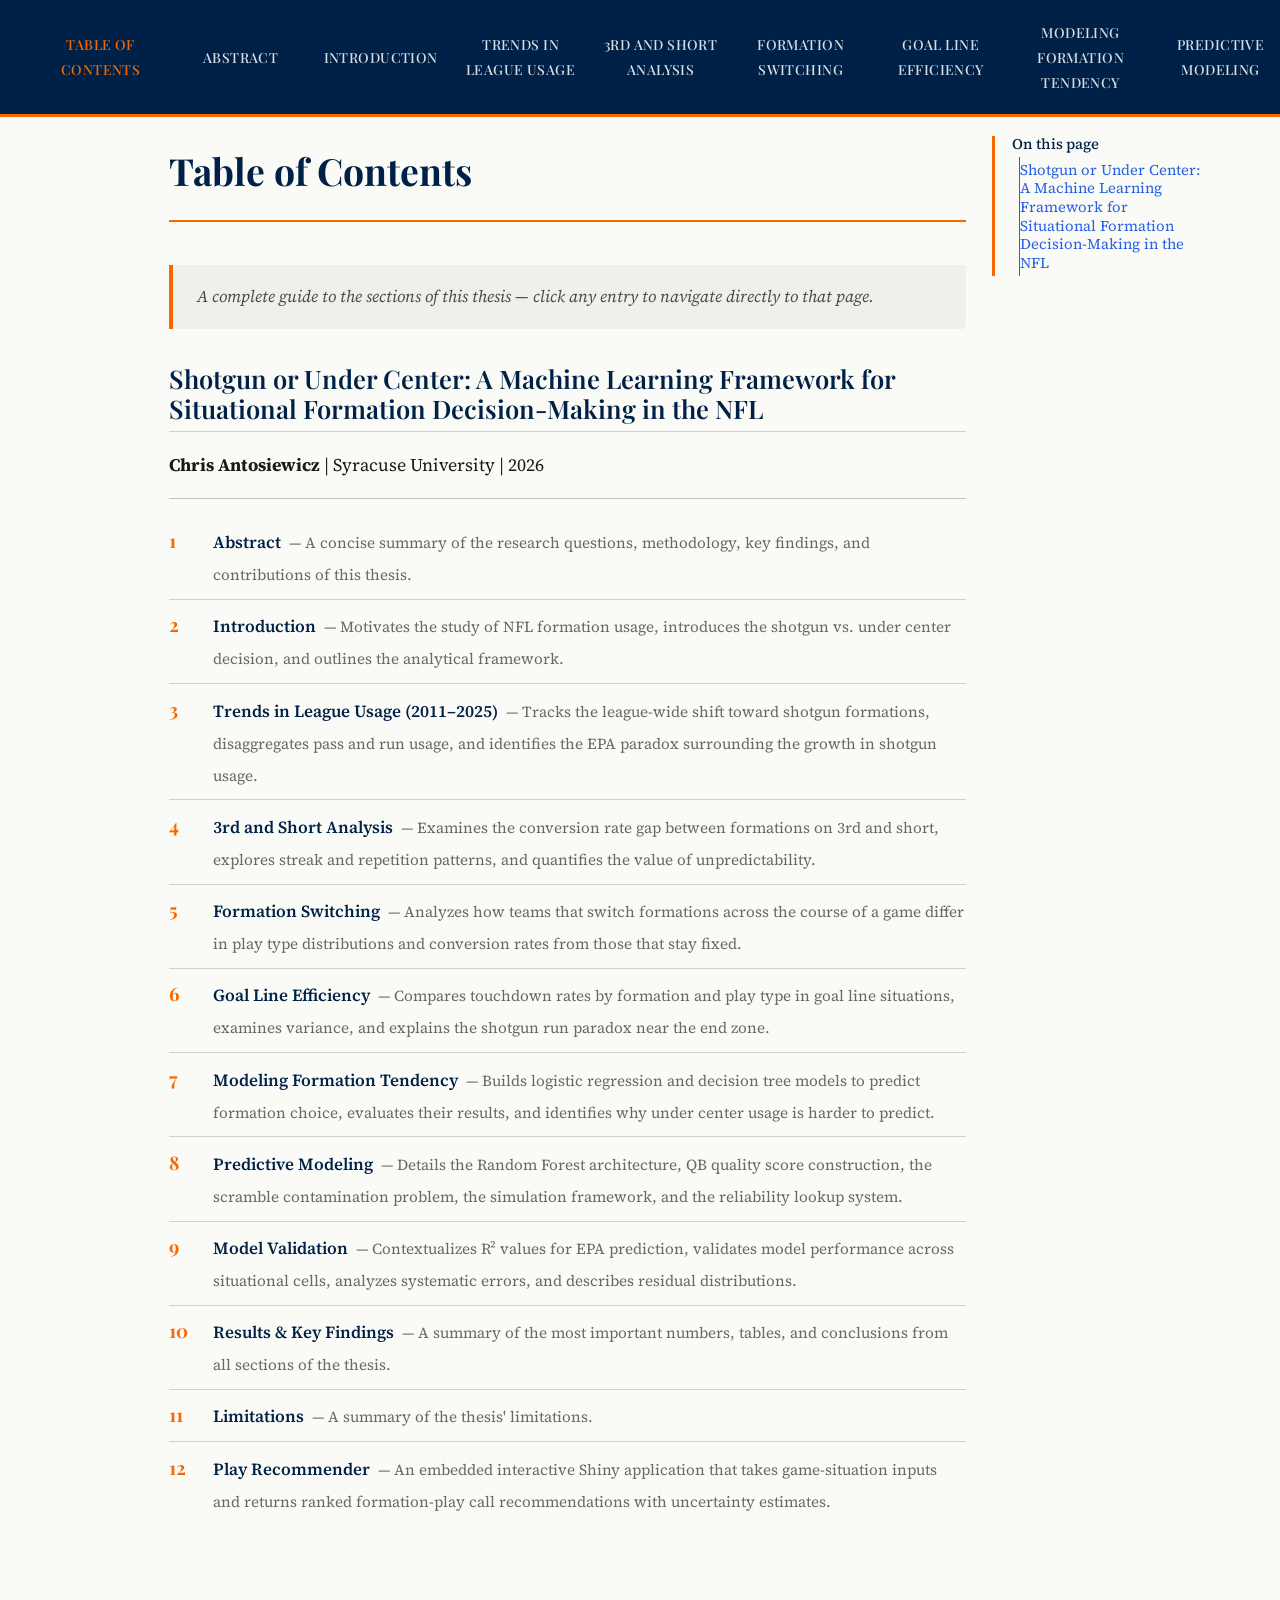
==== commit dae8fee8: "Fix navbar CSS" ====
--- a/docs/index.html
+++ b/docs/index.html
@@ -7,7 +7,7 @@
 <meta name="viewport" content="width=device-width, initial-scale=1.0, user-scalable=yes">
 
 
-<title>Table of Contents – NFL Formation Tendency Analysis</title>
+<title>Table of Contents – NFL Formation Analysis</title>
 <style>
 code{white-space: pre-wrap;}
 span.smallcaps{font-variant: small-caps;}
@@ -83,7 +83,7 @@
     <a href="./index.html" class="navbar-brand navbar-brand-logo">
     </a>
     <a class="navbar-brand" href="./index.html">
-    <span class="navbar-title">NFL Formation Tendency Analysis</span>
+    <span class="navbar-title">NFL Formation Analysis</span>
     </a>
   </div>
             <div id="quarto-search" class="" title="Search"></div>
--- a/docs/styles.css
+++ b/docs/styles.css
@@ -51,11 +51,18 @@
   letter-spacing: 0.01em;
 }
 
+.navbar-brand {
+  white-space: normal;
+  max-width: 150px;
+  line-height: 1.2;
+  justify-content: center;
+}
+
 .navbar-nav .nav-item {
   display: flex;
   align-items: stretch;
-  width: 125px;        /* adjust this value until the boxes look right */
-  text-align: center;
+  text-align: center;
+  width: 140px;
   justify-content: center;
 }
 
@@ -71,7 +78,6 @@
   align-items: center;
   justify-content: center;
   text-align: center;
-  width: 100%;
 }
 
 .navbar-nav .nav-item {
